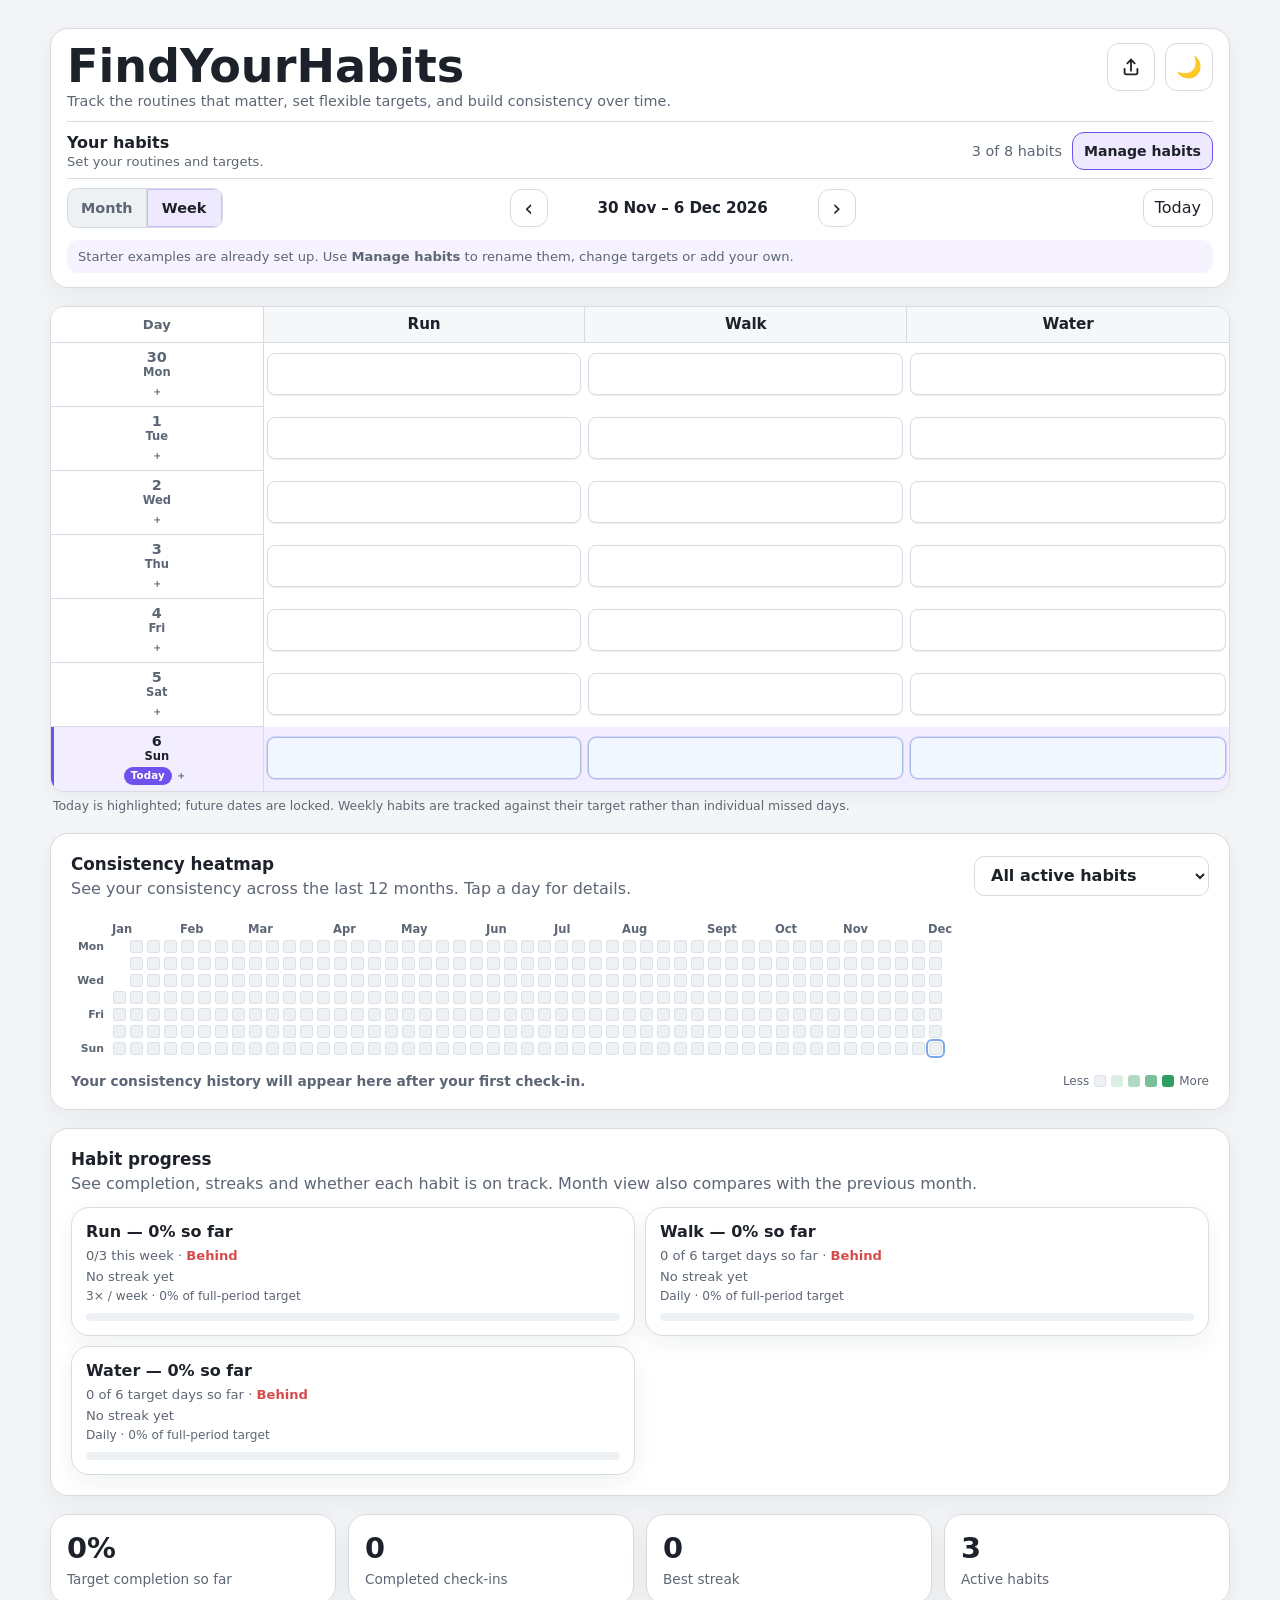
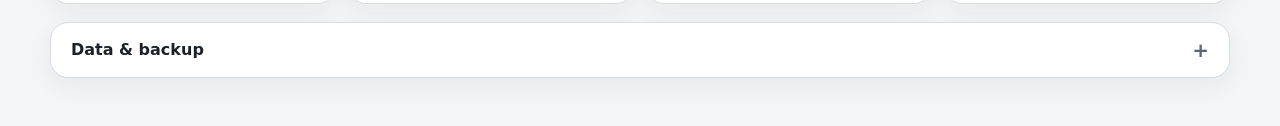
==== index.html @ 3c0ade18 "Fix iphone icon" ====
<!doctype html>
<html lang="en">
<head>
  <meta charset="utf-8" />
  <meta name="viewport" content="width=device-width, initial-scale=1" />
  <title>FindYourHabits — Habit & Routine Tracker</title>
  <meta name="description" content="Track habits and routines with flexible targets, streaks, progress views and a 12-month consistency heatmap. Works offline and keeps your data on your device." />

  <link rel="canonical" href="https://findyourhabits.com/" />
  <meta name="robots" content="index,follow" />
  <meta property="og:type" content="website" />
  <meta property="og:site_name" content="FindYourHabits" />
  <meta property="og:title" content="FindYourHabits — Habit & Routine Tracker" />
  <meta property="og:description" content="Track habits, flexible routines and long-term consistency in one simple grid." />
  <meta property="og:url" content="https://findyourhabits.com/" />
  <meta property="og:image" content="https://findyourhabits.com/social-card.png" />
  <meta property="og:image:width" content="1200" />
  <meta property="og:image:height" content="630" />
  <meta property="og:image:alt" content="FindYourHabits habit tracker with flexible targets and consistency heatmap" />
  <meta name="twitter:card" content="summary_large_image" />
  <meta name="twitter:title" content="FindYourHabits — Habit & Routine Tracker" />
  <meta name="twitter:description" content="Track habits, flexible routines and long-term consistency in one simple grid." />
  <meta name="twitter:image" content="https://findyourhabits.com/social-card.png" />
  <meta name="theme-color" content="#6f52ed" media="(prefers-color-scheme: light)" />
  <meta name="theme-color" content="#202329" media="(prefers-color-scheme: dark)" />
  <meta name="color-scheme" content="light dark" />
  <meta name="apple-mobile-web-app-capable" content="yes" />
  <meta name="apple-mobile-web-app-status-bar-style" content="default" />
  <meta name="apple-mobile-web-app-title" content="FindYourHabits" />
  <link rel="manifest" href="manifest.json" />
  <link rel="icon" type="image/svg+xml" href="icons/favicon.svg" />
  <link rel="icon" type="image/png" sizes="32x32" href="icons/favicon-32.png" />
  <link rel="apple-touch-icon" sizes="180x180" href="icons/apple-touch-icon.png" />
  <link rel="stylesheet" href="style.css" />
</head>
<body>
  <!-- FindYourHabits v1.9.0 -->
  <main class="app-shell">
    <section class="panel header-habits-panel top-dashboard-panel">
      <div class="header-panel compact-brand-row">
        <div class="brand-copy">
          <h1>FindYourHabits</h1>
          <p>Track the routines that matter, set flexible targets, and build consistency over time.</p>
        </div>
        <div class="header-actions">
          <button id="shareBtn" class="button secondary icon-button" type="button" aria-label="Share FindYourHabits" title="Share">
            <svg viewBox="0 0 24 24" aria-hidden="true" focusable="false">
              <path d="M12 16V4"></path>
              <path d="M8 8l4-4 4 4"></path>
              <path d="M5 14v4a2 2 0 0 0 2 2h10a2 2 0 0 0 2-2v-4"></path>
            </svg>
          </button>
          <button id="themeToggle" class="button secondary" type="button" aria-label="Switch to dark mode" title="Dark mode"></button>
        </div>
      </div>

      <div class="habits-divider"></div>

      <div class="dashboard-utility-row">
        <div class="habits-compact-block">
          <div class="habits-compact-copy">
            <h2>Your habits</h2>
            <p>Set your routines and targets.</p>
          </div>
          <div class="habit-heading-actions">
            <div id="habitCounter" class="counter"></div>
            <button id="editHabitsBtn" class="button primary compact-button" type="button" aria-expanded="false">Manage habits</button>
          </div>
        </div>

        <div class="tracker-controls-inline" aria-label="Tracker controls">
          <div class="view-toggle" aria-label="View toggle">
            <button id="monthViewBtn" type="button" class="active">Month</button>
            <button id="weekViewBtn" type="button">Week</button>
          </div>

          <div class="period-controls">
            <button id="prevBtn" class="button square" type="button" aria-label="Previous period">‹</button>
            <div id="periodTitle" class="period-title"></div>
            <button id="nextBtn" class="button square" type="button" aria-label="Next period">›</button>
          </div>

          <button id="todayBtn" class="button secondary today-inline" type="button">Today</button>
        </div>
      </div>

      <div id="starterHint" class="starter-hint" hidden>Starter examples are already set up. Use <strong>Manage habits</strong> to rename them, change targets or add your own.</div>

      <div id="habitEditorArea" class="habit-editor-area" hidden>
        <div id="habitEditorList" class="habit-editor-list"></div>

        <form id="habitForm" class="add-habit-form">
          <label class="sr-only" for="habitInput">New habit</label>
          <input id="habitInput" maxlength="22" placeholder="Add another habit, e.g. Read" />
          <button class="button primary" type="submit">＋ Add habit</button>
        </form>
        <div id="formMessage" class="form-message" aria-live="polite"></div>

        <div id="archivedHabitsArea" class="archived-habits-area" hidden>
          <div class="archived-heading-row">
            <div>
              <h3>Archived habits</h3>
              <p>Archived habits are removed from the tracker, but their previous check-ins are kept.</p>
            </div>
          </div>
          <div id="archivedHabitList" class="archived-habit-list"></div>
        </div>
      </div>
    </section>

    <section>
      <div class="tracker-wrap">
        <table aria-label="Routine tracker grid">
          <thead>
            <tr id="tableHead"></tr>
          </thead>
          <tbody id="tableBody"></tbody>
        </table>
      </div>
      <p class="helper-text">Today is highlighted; future dates are locked. Weekly habits are tracked against their target rather than individual missed days.</p>
    </section>

    <section class="panel heatmap-panel" aria-labelledby="heatmapTitle">
      <div class="heatmap-heading-row">
        <div>
          <h2 id="heatmapTitle">Consistency heatmap</h2>
          <p>See your consistency across the last 12 months. Tap a day for details.</p>
        </div>
        <label class="heatmap-filter-label">
          <span class="sr-only">Heatmap habit</span>
          <select id="heatmapHabitSelect" aria-label="Choose habit for heatmap"></select>
        </label>
      </div>

      <div class="heatmap-scroll" tabindex="0" aria-label="12 month consistency heatmap">
        <div id="heatmapGrid" class="heatmap-grid"></div>
      </div>

      <div id="heatmapDetail" class="heatmap-detail" hidden></div>

      <div class="heatmap-footer">
        <div id="heatmapSummary" class="heatmap-summary"></div>
        <div class="heatmap-legend" aria-label="Heatmap intensity legend">
          <span>Less</span>
          <i class="heat-level heat-level-0"></i>
          <i class="heat-level heat-level-1"></i>
          <i class="heat-level heat-level-2"></i>
          <i class="heat-level heat-level-3"></i>
          <i class="heat-level heat-level-4"></i>
          <span>More</span>
        </div>
      </div>
    </section>

    <section class="panel progress-panel">
      <h2>Habit progress</h2>
      <p>See completion, streaks and whether each habit is on track. Month view also compares with the previous month.</p>
      <div id="habitStats" class="habit-stat-list"></div>
    </section>

    <section class="summary-grid" aria-label="Visible period summary">
      <article class="panel summary-card">
        <div id="overallPct" class="summary-value">0%</div>
        <div class="summary-label">Target completion so far</div>
        <div id="overallComparison" class="summary-comparison" hidden></div>
      </article>
      <article class="panel summary-card">
        <div id="completedCount" class="summary-value">0</div>
        <div class="summary-label">Completed check-ins</div>
      </article>
      <article class="panel summary-card">
        <div id="bestStreak" class="summary-value">0</div>
        <div class="summary-label">Best streak</div>
      </article>
      <article class="panel summary-card">
        <div id="habitCount" class="summary-value">0</div>
        <div class="summary-label">Active habits</div>
      </article>
    </section>

    <details class="panel data-panel">
      <summary>Data &amp; backup</summary>
      <div class="data-panel-body">
        <div>
          <h2>Keep your tracker safe</h2>
          <p>Export a JSON backup before changing browser or device. JSON can be restored later; CSV is for analysis only.</p>
        </div>

        <div class="data-actions">
          <button id="exportBtn" class="button primary" type="button">Backup JSON</button>
          <button id="exportCsvBtn" class="button secondary" type="button">Export CSV</button>
          <button id="importBtn" class="button secondary" type="button">Import JSON</button>
          <input id="importFile" class="sr-only" type="file" accept="application/json,.json" />
        </div>

        <div class="data-divider"></div>

        <div class="reset-row">
          <div>
            <h3>Reset options</h3>
            <p>These actions cannot be undone unless you exported a backup first.</p>
          </div>
          <div class="data-actions">
            <button id="resetMonthBtn" class="button secondary" type="button">Clear current month</button>
            <button id="resetAllBtn" class="button danger-button" type="button">Reset all data</button>
          </div>
        </div>

        <div id="dataMessage" class="form-message" aria-live="polite"></div>
      </div>
    </details>
  </main>

  <script src="script.js"></script>
</body>
</html>
---- style.css ----
:root {
  --bg: #f4f5f7;
  --card: #ffffff;
  --border: #d7dbe2;
  --text: #1d2129;
  --muted: #5d6674;
  --soft: #eef1f4;
  --accent: #6f52ed;
  --accent-soft: #eee9ff;
  --done: #d8f2df;
  --done-text: #17462b;
  --danger: #b23a48;
  --progress-low: #d84a4a;
  --progress-mid: #d99a2b;
  --progress-high: #2f9e63;
  --today-bg: #edf4ff;
  --today-line: #7da8e8;
  --off-target: #f7f8fa;
  --shadow: 0 8px 24px rgba(20, 26, 35, 0.06);
}

body.dark {
  --bg: #15171b;
  --card: #202329;
  --border: #3a404b;
  --text: #f3f5f7;
  --muted: #b7bec8;
  --soft: #2b3038;
  --accent: #9a83ff;
  --accent-soft: #31294c;
  --done: #315e42;
  --done-text: #eefcf3;
  --danger: #ff8f9e;
  --progress-low: #ff6b6b;
  --progress-mid: #f2b84b;
  --progress-high: #57c785;
  --today-bg: #26364c;
  --today-line: #76a8ee;
  --off-target: #1b1e23;
  --shadow: none;
}

* { box-sizing: border-box; }
html { color-scheme: light; }
body.dark { color-scheme: dark; }

body {
  margin: 0;
  font-family: Inter, ui-sans-serif, system-ui, -apple-system, BlinkMacSystemFont, "Segoe UI", sans-serif;
  background: var(--bg);
  color: var(--text);
}

button, input, select { font: inherit; }
button { cursor: pointer; }

.app-shell {
  width: min(1180px, calc(100% - 28px));
  margin: 28px auto 48px;
  display: grid;
  gap: 18px;
}

.panel {
  background: var(--card);
  border: 1px solid var(--border);
  border-radius: 18px;
  box-shadow: var(--shadow);
}

.header-panel {
  display: flex;
  align-items: center;
  justify-content: space-between;
  gap: 16px;
  flex-wrap: wrap;
}

.header-habits-panel,
.progress-panel { padding: 20px; }

h1, h2, p { margin-top: 0; }
h1 { margin-bottom: 6px; font-size: clamp(3.2rem, 5vw, 4.6rem); }
h2 { margin-bottom: 5px; font-size: 1.05rem; }
p { margin-bottom: 0; color: var(--muted); }

.button,
.view-toggle button {
  min-height: 44px;
  border-radius: 12px;
  border: 1px solid var(--border);
  background: var(--card);
  color: var(--text);
  padding: 10px 15px;
}

.button.primary {
  border-color: var(--accent);
  background: var(--accent-soft);
  font-weight: 700;
}

.button.square {
  width: 46px;
  padding: 0;
  font-size: 1.7rem;
}

.header-habits-panel {
  display: grid;
  gap: 16px;
}

.header-habits-panel .header-panel {
  padding: 0;
}

.habits-divider {
  height: 1px;
  background: var(--border);
}

.habits-heading {
  align-items: flex-start;
}

.habit-heading-actions {
  display: flex;
  align-items: center;
  justify-content: flex-end;
  gap: 8px;
  flex-wrap: wrap;
}

.compact-button {
  min-height: 38px;
  padding: 7px 11px;
  font-size: .88rem;
}

.habit-editor-area {
  margin-top: 14px;
  padding-top: 14px;
  border-top: 1px solid var(--border);
}

.habit-editor-area[hidden] { display: none; }

.habit-editor-list {
  margin-top: 0;
  display: grid;
  grid-template-columns: repeat(2, minmax(0, 1fr));
  gap: 8px;
}

.habit-editor-row {
  display: grid;
  grid-template-columns: minmax(120px, 1fr) minmax(125px, 155px) auto auto auto;
  gap: 6px;
  align-items: center;
  min-width: 0;
  padding: 7px;
  border: 1px solid var(--border);
  border-radius: 14px;
  background: color-mix(in srgb, var(--soft) 38%, var(--card));
}

input,
select {
  min-height: 44px;
  width: 100%;
  border: 1px solid var(--border);
  border-radius: 12px;
  background: var(--card);
  color: var(--text);
  padding: 10px 12px;
}

input::placeholder { color: #8a93a1; opacity: 1; }

.icon-btn,

.icon-btn:disabled {
  cursor: not-allowed;
  opacity: .35;
}

.add-habit-form {
  margin-top: 14px;
  display: grid;
  grid-template-columns: minmax(0, 1fr) auto;
  gap: 10px;
  padding: 12px;
  border: 1px dashed var(--border);
  border-radius: 14px;
}

.counter,
.form-message,
.helper-text {
  color: var(--muted);
  font-size: 0.9rem;
}

.form-message { margin-top: 10px; min-height: 1.3em; }

.view-toggle {
  display: inline-flex;
  overflow: hidden;
  border: 1px solid var(--border);
  border-radius: 12px;
  background: var(--soft);
}

.view-toggle button {
  border: 0;
  border-radius: 0;
  min-width: 92px;
  background: transparent;
  color: var(--muted);
  font-weight: 700;
}

.view-toggle button + button { border-left: 1px solid var(--border); }
.view-toggle button.active { background: var(--card); color: var(--text); }

.period-controls {
  display: flex;
  align-items: center;
  gap: 10px;
}

.period-title {
  min-width: 220px;
  text-align: center;
  font-weight: 800;
  font-size: 1.15rem;
}

.summary-grid {
  display: grid;
  grid-template-columns: repeat(4, minmax(0, 1fr));
  gap: 12px;
}

.summary-card { padding: 16px; }
.summary-value { font-size: 1.8rem; font-weight: 800; }
.summary-label { margin-top: 6px; color: var(--muted); font-size: 0.85rem; }

.tracker-wrap {
  overflow-x: auto;
  background: var(--card);
  border: 1px solid var(--border);
  border-radius: 16px;
  box-shadow: var(--shadow);
}

table {
  width: 100%;
  min-width: max-content;
  border-collapse: separate;
  border-spacing: 0;
}

th, td {
  border-right: 1px solid var(--border);
  border-bottom: 1px solid var(--border);
  text-align: center;
}

th:last-child, td:last-child { border-right: 0; }
tbody tr:last-child td { border-bottom: 0; }

thead th {
  position: sticky;
  top: 0;
  z-index: 3;
  background: var(--card);
}

.day-col {
  position: sticky;
  left: 0;
  z-index: 4;
  min-width: 88px;
  width: 88px;
  background: var(--card);
}

tbody .day-col {
  z-index: 2;
  padding: 7px;
  font-weight: 700;
  color: var(--muted);
}

.today td {
  box-shadow: inset 0 2px 0 var(--today-line), inset 0 -2px 0 var(--today-line);
}

.today .day-col {
  color: var(--text);
  background: var(--today-bg);
}

.today-badge {
  display: inline-block;
  margin-top: 3px;
  padding: 2px 6px;
  border-radius: 999px;
  background: var(--accent-soft);
  color: var(--text);
  font-size: .63rem;
  font-weight: 800;
  letter-spacing: .01em;
}

.habit-head {
  min-width: 124px;
  padding: 10px 8px;
}

.habit-name { font-weight: 800; }

.habit-header-note {
  margin-top: 3px;
  font-size: .66rem;
  line-height: 1.2;
  color: var(--muted);
  font-weight: 650;
  white-space: nowrap;
}

.check-cell {
  min-width: 124px;
  height: 52px;
  padding: 0;
  background: var(--card);
}

.check-cell.off-target { background: var(--off-target); }
.check-cell.off-target .check-btn { opacity: .52; }

.check-cell.done {
  background: var(--done);
  color: var(--done-text);
}

.check-cell.done .check-btn { opacity: 1; }

.check-btn {
  width: 100%;
  height: 52px;
  border: 0;
  background: transparent;
  color: inherit;
  font-size: 1.4rem;
  font-weight: 900;
}

.helper-text { margin: 8px 4px 0; }

.habit-stat-list {
  margin-top: 14px;
  display: grid;
  grid-template-columns: repeat(2, minmax(0, 1fr));
  gap: 10px;
}

.habit-stat { padding: 14px; }
.habit-stat strong { display: block; margin-bottom: 5px; }
.habit-stat .small { color: var(--muted); font-size: 0.82rem; line-height: 1.45; }
.habit-target-label { color: var(--muted); font-size: .76rem; margin-top: 3px; }

.progress {
  height: 8px;
  margin-top: 10px;
  background: var(--soft);
  border-radius: 999px;
  overflow: hidden;
}

.progress > span {
  display: block;
  height: 100%;
  border-radius: inherit;
  transition: width 160ms ease;
}

.progress-low > span { background: var(--progress-low); }
.progress-mid > span { background: var(--progress-mid); }
.progress-high > span { background: var(--progress-high); }

.empty-note { color: var(--muted); }
.sr-only { position:absolute; width:1px; height:1px; padding:0; margin:-1px; overflow:hidden; clip:rect(0,0,0,0); white-space:nowrap; border:0; }

button:focus-visible,
input:focus-visible,
select:focus-visible {
  outline: 3px solid color-mix(in srgb, var(--accent) 42%, transparent);
  outline-offset: 2px;
}

@media (max-width: 980px) {

  .habit-editor-list { grid-template-columns: 1fr; }
  .habit-editor-row {
    grid-template-columns: minmax(0, 1fr) minmax(145px, 180px) auto auto auto;
  }
}

@media (max-width: 800px) {
  .summary-grid { grid-template-columns: repeat(2, minmax(0, 1fr)); }
  .habit-stat-list { grid-template-columns: 1fr; }
  .habit-editor-row {
    grid-template-columns: minmax(0, 1fr) auto auto auto;
  }
  .habit-editor-row select { grid-column: 1 / -1; grid-row: 2; }
}

@media (max-width: 640px) {
  .app-shell { width: min(100% - 18px, 1180px); margin-top: 12px; gap: 12px; }
  .header-panel,
  .habits-panel,
  .progress-panel { padding: 14px; }
  .add-habit-form { grid-template-columns: 1fr; }
  .period-controls { order: 3; width: 100%; justify-content: space-between; }
  .period-title { min-width: 0; flex: 1; }
  .button.secondary { width: auto; }
  .habit-head,
  .check-cell { min-width: 108px; }

  .habit-heading-actions { width: 100%; justify-content: flex-start; }
  .counter { margin-right: auto; }
  .habit-editor-row {
    grid-template-columns: minmax(0, 1fr) repeat(3, 44px);
  }
}

@media (max-width: 430px) {

  .compact-button { flex: 1 1 auto; }
}

/* v1.4: archive + month comparison */
.archive-btn {
  min-height: 44px;
  border: 1px solid var(--border);
  border-radius: 12px;
  background: var(--card);
  color: var(--muted);
  padding: 0 11px;
  font-weight: 700;
}

.archive-btn:hover { color: var(--text); }

.archived-habits-area {
  margin-top: 16px;
  padding-top: 14px;
  border-top: 1px solid var(--border);
}

.archived-habits-area[hidden] { display: none; }

.archived-heading-row h3 {
  margin: 0 0 4px;
  font-size: .95rem;
}

.archived-heading-row p {
  font-size: .82rem;
}

.archived-habit-list {
  margin-top: 10px;
  display: flex;
  flex-wrap: wrap;
  gap: 8px;
}

.archived-habit-item {
  display: inline-flex;
  align-items: center;
  gap: 8px;
  padding: 7px 8px 7px 10px;
  border: 1px solid var(--border);
  border-radius: 999px;
  background: color-mix(in srgb, var(--soft) 48%, var(--card));
}

.archived-habit-name {
  font-size: .82rem;
  font-weight: 700;
}

.restore-btn {
  min-height: 32px;
  border: 1px solid var(--border);
  border-radius: 999px;
  background: var(--card);
  color: var(--text);
  padding: 4px 9px;
  font-size: .76rem;
  font-weight: 700;
}

.summary-comparison {
  margin-top: 7px;
  font-size: .78rem;
  font-weight: 700;
  color: var(--muted);
}

.comparison-positive { color: var(--progress-high); }
.comparison-negative { color: var(--progress-low); }
.comparison-neutral { color: var(--muted); }

.habit-comparison {
  margin-top: 5px;
  font-size: .76rem;
  font-weight: 650;
}

@media (max-width: 800px) {
  .archive-btn {
    grid-column: 1 / -1;
    min-height: 38px;
  }
}

/* v1.5: backup, restore and reset */
.data-panel {
  overflow: hidden;
}

.data-panel > summary {
  min-height: 54px;
  display: flex;
  align-items: center;
  padding: 0 20px;
  cursor: pointer;
  font-weight: 800;
  list-style: none;
  user-select: none;
}

.data-panel > summary::-webkit-details-marker { display: none; }

.data-panel > summary::after {
  content: '+';
  margin-left: auto;
  color: var(--muted);
  font-size: 1.25rem;
  font-weight: 600;
}

.data-panel[open] > summary::after { content: '−'; }
.data-panel[open] > summary { border-bottom: 1px solid var(--border); }

.data-panel-body {
  padding: 18px 20px 20px;
}

.data-panel-body h2,
.data-panel-body h3 {
  margin: 0 0 4px;
}

.data-panel-body h3 { font-size: .95rem; }

.data-actions {
  display: flex;
  flex-wrap: wrap;
  gap: 8px;
  margin-top: 14px;
}

.data-divider {
  height: 1px;
  background: var(--border);
  margin: 18px 0;
}

.reset-row {
  display: flex;
  align-items: flex-start;
  justify-content: space-between;
  gap: 18px;
  flex-wrap: wrap;
}

.reset-row .data-actions { margin-top: 0; }

.danger-button {
  color: var(--danger);
  border-color: color-mix(in srgb, var(--danger) 45%, var(--border));
  background: color-mix(in srgb, var(--danger) 8%, var(--card));
  font-weight: 700;
}

@media (max-width: 640px) {
  .data-panel > summary { padding: 0 14px; }
  .data-panel-body { padding: 14px; }
  .data-actions { width: 100%; }
  .data-actions .button { flex: 1 1 auto; }
}

@media (display-mode: standalone) {
  .app-shell {
    margin-top: max(14px, env(safe-area-inset-top));
    padding-bottom: max(0px, env(safe-area-inset-bottom));
  }
}

.view-toggle {
  border-radius: 10px;
}

.view-toggle button {
  min-width: 78px;
  min-height: 38px;
  padding: 7px 13px;
  font-size: .9rem;
}

.view-toggle button.active {
  background: var(--accent-soft);
  color: var(--text);
  box-shadow: inset 0 0 0 1px color-mix(in srgb, var(--accent) 30%, transparent);
}

.period-controls { gap: 7px; }

.period-title {
  min-width: 205px;
  font-size: 1.08rem;
  letter-spacing: -.01em;
}

.tracker-wrap {
  border-radius: 14px;
  box-shadow: 0 5px 18px rgba(20, 26, 35, 0.05);
}

body.dark .tracker-wrap { box-shadow: none; }

thead th {
  background: color-mix(in srgb, var(--soft) 60%, var(--card));
}

.day-col {
  min-width: 78px;
  width: 78px;
}

thead .day-col {
  color: var(--muted);
  font-size: .82rem;
  letter-spacing: .01em;
}

tbody .day-col {
  padding: 6px 7px;
  font-size: .9rem;
}

.habit-head {
  min-width: 118px;
  padding: 8px 8px 9px;
}

.habit-name {
  font-size: .93rem;
  letter-spacing: -.005em;
}

.habit-header-note {
  margin-top: 2px;
  font-size: .62rem;
}

.check-cell {
  min-width: 118px;
  height: 48px;
}

.check-btn {
  height: 48px;
  font-size: 1.32rem;
  transition: background-color 120ms ease, transform 90ms ease;
}

.check-btn:active { transform: scale(.985); }

.check-cell:not(.done) .check-btn:hover {
  background: color-mix(in srgb, var(--soft) 55%, transparent);
}

.check-cell.done {
  box-shadow: inset 0 0 0 1px color-mix(in srgb, var(--done-text) 12%, transparent);
}

.today td {
  box-shadow: inset 0 1px 0 var(--today-line), inset 0 -1px 0 var(--today-line);
}

.today .day-col {
  box-shadow: inset 3px 0 0 var(--today-line), inset 0 1px 0 var(--today-line), inset 0 -1px 0 var(--today-line);
}

.today-badge {
  margin-top: 2px;
  padding: 1px 5px;
  font-size: .6rem;
}

.helper-text {
  margin: 6px 3px 0;
  font-size: .78rem;
  line-height: 1.35;
}

@media (max-width: 640px) {
  .view-toggle { align-self: flex-start; }
  .view-toggle button { min-width: 72px; min-height: 36px; }

  .period-controls {
    order: 3;
    width: 100%;
    justify-content: center;
    padding-top: 1px;
  }

  .period-title { min-width: 0; max-width: 235px; flex: 1; }

  .habit-head,
  .check-cell { min-width: 104px; }

  .day-col { min-width: 70px; width: 70px; }
  .check-cell,
  .check-btn { height: 46px; }
}

@media (hover: none) {
  .check-cell:not(.done) .check-btn:hover { background: transparent; }
}

/* v1.6.6 trust + clarity pass */

.habit-head,
.check-cell {
  width: 118px;
  min-width: 118px;
  max-width: 118px;
}

.habit-head {
  vertical-align: middle;
}

.habit-head .habit-name {
  font-size: .95rem;
  line-height: 1.2;
}

.check-cell.future {
  background: color-mix(in srgb, var(--soft) 78%, var(--card));
}

.check-cell.future .check-btn {
  cursor: not-allowed;
  opacity: .28;
}

.future-row .day-col {
  color: color-mix(in srgb, var(--muted) 70%, transparent);
  background: color-mix(in srgb, var(--soft) 62%, var(--card));
}

.check-cell.missed:not(.off-target) {
  background: color-mix(in srgb, var(--danger) 5%, var(--card));
}

.check-cell.missed:not(.off-target) .check-btn::after {
  content: '';
  width: 5px;
  height: 5px;
  border-radius: 50%;
  background: color-mix(in srgb, var(--danger) 45%, transparent);
  display: inline-block;
}

.today .check-cell:not(.done):not(.off-target) {
  background: color-mix(in srgb, var(--today-bg) 70%, var(--card));
}

.pace-label {
  font-weight: 800;
}

.pace-label.progress-high { color: var(--progress-high); }
.pace-label.progress-mid { color: var(--progress-mid); }
.pace-label.progress-low { color: var(--progress-low); }
.pace-label.progress-neutral { color: var(--muted); }

.progress.progress-neutral > span {
  background: var(--muted);
}

.streak-line {
  margin-top: 2px;
}

@media (max-width: 640px) {
  .habit-head,
  .check-cell {
    width: 104px;
    min-width: 104px;
    max-width: 104px;
  }
}

.tracker-wrap {
  -webkit-overflow-scrolling: touch;
  overscroll-behavior-x: contain;
}

@media (max-width: 640px) {
  .tracker-wrap {
    border-radius: 13px;
  }

  .habit-head,
  .check-cell {
    width: 78px;
    min-width: 78px;
    max-width: 78px;
  }

  .habit-head {
    padding: 7px 4px;
  }

  .habit-head .habit-name {
    font-size: .8rem;
    line-height: 1.1;
    overflow-wrap: anywhere;
  }

  .habit-header-note {
    font-size: .56rem;
    white-space: normal;
  }

  .day-col {
    width: 64px;
    min-width: 64px;
    max-width: 64px;
  }

  tbody .day-col {
    padding: 4px 3px;
    font-size: .78rem;
  }

  .check-cell,
  .check-btn {
    height: 40px;
  }

  .check-btn {
    font-size: 1.2rem;
  }

  .today-badge {
    padding: 1px 4px;
    font-size: .52rem;
  }
}

@media (max-width: 640px) {
  .header-panel {
    position: static;
    display: flex;
    flex-direction: column;
    align-items: flex-start;
    gap: 10px;
    padding-right: 0 !important;
  }

  .header-actions {
    position: static;
    display: flex;
    align-items: center;
    justify-content: flex-start;
    gap: 8px;
  }

  .icon-button {
    width: 40px;
    min-width: 40px;
    min-height: 40px;
  }

  .icon-button svg {
    width: 18px;
    height: 18px;
  }

  #themeToggle {
    position: static;
    width: 40px;
    min-width: 40px;
    min-height: 40px;
    padding: 0;
    overflow: hidden;
    white-space: nowrap;
    font-size: 0;
    display: inline-flex;
    align-items: center;
    justify-content: center;
  }

  #themeToggle::before {
    content: '🌙';
    font-size: 1.2rem;
    line-height: 1;
  }

  body.dark #themeToggle::before {
    content: '☀️';
  }
}

.heatmap-panel {
  padding: 20px;
  overflow: hidden;
}

.heatmap-heading-row,
.heatmap-footer {
  display: flex;
  align-items: center;
  justify-content: space-between;
  gap: 16px;
  flex-wrap: wrap;
}

.heatmap-heading-row {
  margin-bottom: 16px;
}

.heatmap-heading-row select {
  min-width: 235px;
  min-height: 40px;
  padding: 7px 34px 7px 12px;
  border: 1px solid var(--border);
  border-radius: 10px;
  background: var(--card);
  color: var(--text);
  font-weight: 650;
}

.heatmap-scroll {
  overflow-x: auto;
  -webkit-overflow-scrolling: touch;
  overscroll-behavior-x: contain;
  padding: 2px 2px 8px;
}

.heatmap-grid {
  --heat-cell: 13px;
  display: grid;
  grid-template-columns: 36px repeat(var(--heatmap-weeks), var(--heat-cell));
  grid-template-rows: 20px repeat(7, var(--heat-cell));
  gap: 4px;
  width: max-content;
  min-width: 100%;
  align-items: center;
}

.heatmap-month {
  align-self: end;
  color: var(--muted);
  font-size: .72rem;
  font-weight: 750;
  white-space: nowrap;
  transform: translateX(-1px);
}

.heatmap-weekday {
  color: var(--muted);
  font-size: .68rem;
  font-weight: 700;
  text-align: right;
  padding-right: 5px;
  line-height: var(--heat-cell);
}

.heatmap-cell,
.heat-level {
  width: var(--heat-cell, 13px);
  height: var(--heat-cell, 13px);
  border-radius: 3px;
  border: 1px solid color-mix(in srgb, var(--border) 72%, transparent);
}

.heatmap-cell {
  padding: 0;
  min-height: 0;
  background: var(--soft);
  cursor: pointer;
}

.heatmap-cell:hover:not(:disabled) {
  outline: 2px solid color-mix(in srgb, var(--accent) 50%, transparent);
  outline-offset: 1px;
}

.heatmap-cell:focus-visible {
  outline: 2px solid var(--accent);
  outline-offset: 2px;
  z-index: 2;
}

.heatmap-cell.heatmap-outside {
  border-color: transparent;
  background: transparent;
  cursor: default;
}

.heat-level-0 { background: var(--soft); }
.heat-level-1 { background: color-mix(in srgb, var(--progress-high) 18%, var(--card)); border-color: transparent; }
.heat-level-2 { background: color-mix(in srgb, var(--progress-high) 38%, var(--card)); border-color: transparent; }
.heat-level-3 { background: color-mix(in srgb, var(--progress-high) 64%, var(--card)); border-color: transparent; }
.heat-level-4 { background: var(--progress-high); border-color: transparent; }

.heatmap-today {
  outline: 2px solid var(--today-line);
  outline-offset: 1px;
}

.heatmap-footer {
  margin-top: 10px;
}

.heatmap-summary {
  color: var(--muted);
  font-size: .86rem;
  font-weight: 550;
}

.heatmap-legend {
  display: inline-flex;
  align-items: center;
  gap: 5px;
  color: var(--muted);
  font-size: .75rem;
  white-space: nowrap;
}

.heatmap-legend .heat-level {
  --heat-cell: 12px;
  display: inline-block;
}

@media (max-width: 640px) {
  .heatmap-panel { padding: 16px 14px; }
  .heatmap-heading-row { align-items: stretch; margin-bottom: 12px; }
  .heatmap-filter-label { width: 100%; }
  .heatmap-heading-row select { width: 100%; min-width: 0; }
  .heatmap-grid { --heat-cell: 12px; gap: 3px; }
  .heatmap-footer { align-items: flex-start; }
  .heatmap-summary { width: 100%; }
}

/* Keep the table structure for alignment, but inset each interactive cell so
   the check-ins read as individual keys rather than one continuous grid. */
tbody .check-cell {
  padding: 3px;
  background: transparent !important;
  border-right-color: transparent;
  border-bottom-color: transparent;
  box-shadow: none !important;
}

.check-cell .check-btn {
  height: 42px;
  border: 1px solid var(--border);
  border-radius: 8px;
  background: var(--card);
  color: var(--text);
  box-shadow: 0 1px 1px color-mix(in srgb, #000 7%, transparent);
}

body.dark .check-cell .check-btn {
  box-shadow: inset 0 1px 0 color-mix(in srgb, #fff 4%, transparent);
}

.check-cell.done .check-btn {
  background: var(--done);
  color: var(--done-text);
  border-color: color-mix(in srgb, var(--done-text) 16%, var(--done));
}

.check-cell.off-target .check-btn {
  background: var(--off-target);
}

.check-cell.future .check-btn {
  background: color-mix(in srgb, var(--soft) 78%, var(--card));
  border-color: color-mix(in srgb, var(--border) 65%, transparent);
}

.check-cell.missed:not(.off-target) .check-btn {
  background: color-mix(in srgb, var(--danger) 5%, var(--card));
  border-color: color-mix(in srgb, var(--danger) 12%, var(--border));
}

.today .check-cell:not(.done):not(.off-target) .check-btn {
  background: color-mix(in srgb, var(--today-bg) 72%, var(--card));
  border-color: color-mix(in srgb, var(--today-line) 55%, var(--border));
}

.check-cell:not(.done) .check-btn:hover {
  background: color-mix(in srgb, var(--soft) 60%, var(--card));
}

/* Preserve the highlighted Today row without drawing a continuous line
   through the chiclet gaps. */
.today .check-cell {
  box-shadow: none !important;
}

@media (max-width: 640px) {
  tbody .check-cell {
    padding: 2px;
  }

  .check-cell .check-btn {
    height: 36px;
    border-radius: 7px;
  }
}

@media (max-width: 640px) {
  .habit-editor-area {
    margin-top: 10px;
    padding-top: 10px;
  }

  .habit-editor-list {
    gap: 7px;
  }

  .habit-editor-row {
    grid-template-columns: minmax(0, 1fr) minmax(104px, 118px) 40px 40px 72px;
    gap: 5px;
    padding: 6px;
    border-radius: 12px;
  }

  .habit-editor-row input,
  .habit-editor-row select,
  .habit-editor-row .icon-btn,
  .habit-editor-row .archive-btn {
    min-height: 40px;
    height: 40px;
  }

  .habit-editor-row input,
  .habit-editor-row select {
    padding: 7px 9px;
  }

  .habit-editor-row select {
    grid-column: auto;
    grid-row: auto;
    font-size: .88rem;
  }

  .habit-editor-row .icon-btn {
    min-width: 40px;
    width: 40px;
    padding: 0;
  }

  .habit-editor-row .archive-btn {
    grid-column: auto;
    min-width: 0;
    padding: 0 7px;
    font-size: .78rem;
  }
}

@media (max-width: 430px) {
  .habit-editor-row {
    grid-template-columns: minmax(0, 1fr) 40px 40px;
    grid-template-rows: 40px 40px;
    gap: 5px;
  }

  .habit-editor-row input {
    grid-column: 1;
    grid-row: 1;
  }

  .habit-editor-row .icon-btn:nth-of-type(1) {
    grid-column: 2;
    grid-row: 1;
  }

  .habit-editor-row .icon-btn:nth-of-type(2) {
    grid-column: 3;
    grid-row: 1;
  }

  .habit-editor-row select {
    grid-column: 1 / 3;
    grid-row: 2;
  }

  .habit-editor-row .archive-btn {
    grid-column: 3;
    grid-row: 2;
    font-size: 0;
    padding: 0;
  }

  .habit-editor-row .archive-btn::before {
    content: "Archive";
    font-size: .68rem;
  }

  .add-habit-form {
    margin-top: 10px;
    padding: 8px;
    gap: 7px;
  }
}

.starter-hint {
  margin-top: 2px;
  padding: 9px 11px;
  border-radius: 11px;
  background: color-mix(in srgb, var(--accent-soft) 55%, var(--card));
  color: var(--muted);
  font-size: .82rem;
}

.day-note-btn {
  display: inline-flex;
  align-items: center;
  justify-content: center;
  width: 18px;
  height: 18px;
  min-height: 0;
  margin: 3px auto 0;
  padding: 0;
  border: 0;
  border-radius: 50%;
  background: transparent;
  color: var(--muted);
  font-size: .65rem;
  line-height: 1;
}

.day-note-btn.has-note {
  color: var(--accent);
}

.heatmap-detail {
  margin: 4px 0 12px;
  padding: 10px 12px;
  border: 1px solid var(--border);
  border-radius: 12px;
  background: color-mix(in srgb, var(--soft) 52%, var(--card));
  display: flex;
  align-items: center;
  justify-content: space-between;
  gap: 12px;
}

.heatmap-detail[hidden] { display: none; }

.heatmap-detail-copy {
  min-width: 0;
  display: grid;
  gap: 2px;
}

.heatmap-detail-copy strong { font-size: .86rem; }
.heatmap-detail-copy span { color: var(--muted); font-size: .78rem; }

.heatmap-detail-actions {
  display: flex;
  gap: 6px;
  flex: 0 0 auto;
}

.archived-habit-item {
  border-radius: 12px;
}

.archived-habit-history {
  color: var(--muted);
  font-size: .72rem;
}

/* Keep habit names visible while vertically scrolling the tracker on mobile. */
@media (max-width: 640px) {
  .tracker-wrap thead th {
    position: sticky;
    top: 0;
    z-index: 7;
  }

  .tracker-wrap thead .day-col {
    left: 0;
    z-index: 9;
  }

  .heatmap-detail {
    align-items: stretch;
    flex-direction: column;
  }

  .heatmap-detail-actions .button {
    flex: 1;
  }
}

.tracker-wrap tbody tr.today-row .day-col {
  background: color-mix(in srgb, var(--accent-soft) 76%, var(--card));
  color: var(--text);
  box-shadow: inset 3px 0 0 var(--accent);
}

.tracker-wrap tbody tr.today-row .check-cell {
  background: color-mix(in srgb, var(--accent-soft) 76%, var(--card));
}

.tracker-wrap tbody tr.today-row .check-cell.done,
.tracker-wrap tbody tr.today-row .check-cell.future,
.tracker-wrap tbody tr.today-row .check-cell.missed:not(.off-target),
.tracker-wrap tbody tr.today-row .check-cell.off-target {
  background: color-mix(in srgb, var(--accent-soft) 76%, var(--card));
}

.tracker-wrap tbody tr.today-row .check-btn {
  border-color: color-mix(in srgb, var(--accent) 55%, var(--border));
  box-shadow: 0 0 0 1px color-mix(in srgb, var(--accent) 18%, transparent);
}

.tracker-wrap tbody tr.today-row .check-cell.done .check-btn {
  border-color: color-mix(in srgb, var(--done-text) 38%, var(--border));
  box-shadow: 0 0 0 1px color-mix(in srgb, var(--done-text) 14%, transparent);
}

.today-badge {
  display: inline-flex;
  margin-top: 4px;
  padding: 2px 7px;
  border-radius: 999px;
  background: var(--accent);
  color: #fff;
  font-size: .64rem;
  font-weight: 800;
  letter-spacing: .02em;
  line-height: 1.35;
}

@media (max-width: 640px) {
  .tracker-wrap tbody tr.today-row .day-col {
    box-shadow: inset 3px 0 0 var(--accent);
  }

  .today-badge {
    padding: 2px 6px;
    font-size: .6rem;
  }
}

.tracker-wrap tbody tr.today-row td,
.tracker-wrap tbody tr.today-row th {
  border-top-color: color-mix(in srgb, var(--accent) 22%, var(--border));
  border-bottom-color: color-mix(in srgb, var(--accent) 22%, var(--border));
}

.tracker-wrap tbody tr.today-row {
  background: color-mix(in srgb, var(--accent-soft) 76%, var(--card));
}

.tracker-wrap tbody tr.today-row td:not(.day-col),
.tracker-wrap tbody tr.today-row th:not(.day-col) {
  background: color-mix(in srgb, var(--accent-soft) 76%, var(--card));
}

/* v1.7.1: responsive containment
   Keep wide tracker/heatmap content inside their own horizontal scrollers
   instead of allowing them to widen the whole page. */
html,
body {
  width: 100%;
  max-width: 100%;
  overflow-x: hidden;
}

.app-shell {
  min-width: 0;
  max-width: 100%;
}

.app-shell > *,
.app-shell > section,
.panel,
.header-habits-panel,
.progress-panel,
.summary-grid,
.data-panel {
  min-width: 0;
  max-width: 100%;
}

.tracker-wrap,
.heatmap-scroll {
  width: 100%;
  max-width: 100%;
  min-width: 0;
  overflow-x: auto;
  overflow-y: hidden;
  -webkit-overflow-scrolling: touch;
  overscroll-behavior-inline: contain;
  scrollbar-width: thin;
}

.tracker-wrap table {
  width: max-content;
  min-width: 100%;
}

.heatmap-panel,
.heatmap-heading-row,
.heatmap-footer,
.heatmap-detail,
.heatmap-detail-copy {
  min-width: 0;
  max-width: 100%;
}

.heatmap-summary,
.progress-panel p,
.helper-text,
.header-panel p,
.habits-heading p {
  overflow-wrap: anywhere;
}

@media (max-width: 640px) {
  .app-shell {
    width: calc(100% - 16px);
    margin-left: auto;
    margin-right: auto;
  }

  .tracker-wrap {
    /* 7–8 habits intentionally scroll within the grid; the page itself does not. */
    touch-action: pan-x pan-y;
  }

  .heatmap-scroll {
    touch-action: pan-x pan-y;
  }

  .header-habits-panel,
  .heatmap-panel,
  .progress-panel,
  .data-panel {
    width: 100%;
  }

  .period-controls {
    min-width: 0;
  }

  .period-title {
    overflow-wrap: anywhere;
  }
}

/* Dashboard: brand, habit management and tracker navigation */
.top-dashboard-panel {
  gap: 10px;
  padding: 14px 16px;
}

.compact-brand-row {
  align-items: flex-start;
}

.header-actions {
  display: flex;
  align-items: center;
  gap: 10px;
}

.icon-button {
  width: 48px;
  min-width: 48px;
  min-height: 48px;
  padding: 0;
  display: inline-flex;
  align-items: center;
  justify-content: center;
}

.icon-button svg {
  width: 22px;
  height: 22px;
  fill: none;
  stroke: currentColor;
  stroke-width: 2;
  stroke-linecap: round;
  stroke-linejoin: round;
}

#shareBtn.is-success {
  border-color: var(--accent);
  color: var(--accent);
}


.compact-brand-row h1 {
  margin-bottom: 3px;
  font-size: clamp(2.25rem, 3.6vw, 3.25rem);
  line-height: 1;
}

.compact-brand-row .brand-copy {
  min-width: 0;
  flex: 1 1 520px;
}

.compact-brand-row .brand-copy p {
  max-width: 820px;
  font-size: .9rem;
  line-height: 1.3;
}

.dashboard-utility-row {
  display: grid;
  grid-template-columns: minmax(0, 1fr);
  gap: 8px;
  align-items: center;
}

.habits-compact-block {
  min-width: 0;
  display: flex;
  align-items: center;
  justify-content: space-between;
  gap: 10px;
}

.habits-compact-copy {
  min-width: 0;
}

.habits-compact-copy h2 {
  margin: 0 0 2px;
  font-size: 1rem;
}

.habits-compact-copy p {
  font-size: .82rem;
  white-space: nowrap;
}

.habit-heading-actions {
  flex-wrap: nowrap;
  gap: 10px;
}

#editHabitsBtn {
  min-width: 124px;
}

.tracker-controls-inline {
  min-width: 0;
  display: grid;
  grid-template-columns: auto minmax(260px, 1fr) auto;
  align-items: center;
  gap: 10px;
  padding-top: 9px;
  border-top: 1px solid var(--border);
}

.tracker-controls-inline .period-controls {
  min-width: 0;
  justify-content: center;
}

.tracker-controls-inline .period-title {
  min-width: 0;
  width: clamp(190px, 20vw, 280px);
  font-size: .95rem;
  font-weight: 800;
}

.tracker-controls-inline .view-toggle button {
  min-width: 76px;
}

.tracker-controls-inline .button.square {
  width: 38px;
  min-height: 38px;
  font-size: 1.4rem;
}

.tracker-controls-inline .today-inline {
  min-height: 38px;
  padding: 7px 11px;
}

@media (max-width: 640px) {
  .top-dashboard-panel {
    padding: 10px 12px;
    gap: 8px;
  }

  .compact-brand-row {
    min-height: 42px;
    display: flex;
    align-items: flex-start;
    padding-right: 0 !important;
  }

  .compact-brand-row h1 {
    margin: 0;
    font-size: clamp(1.72rem, 8vw, 2.2rem);
    line-height: 1.02;
  }

  .compact-brand-row .brand-copy p {
    display: none;
  }

  #themeToggle {
    width: 40px;
    min-width: 40px;
    min-height: 40px;
  }

  .habits-divider {
    margin: 0;
  }

  .habits-compact-block {
    display: grid;
    grid-template-columns: minmax(0, 1fr) auto;
    gap: 8px;
  }

  .habits-compact-copy {
    display: flex;
    align-items: baseline;
    gap: 8px;
  }

  .habits-compact-copy h2 {
    margin: 0;
    font-size: .92rem;
  }

  .habits-compact-copy p {
    display: none;
  }

  .habit-heading-actions {
    width: auto;
    display: flex;
    align-items: center;
    gap: 7px;
  }

  .counter {
    margin: 0;
    font-size: .76rem;
    white-space: nowrap;
  }

  #editHabitsBtn {
    min-width: 0;
    min-height: 36px;
    padding: 6px 9px;
    font-size: .78rem;
  }

  .tracker-controls-inline {
    grid-template-columns: auto minmax(0, 1fr) auto;
    grid-template-areas: "toggle period today";
    gap: 7px;
    padding-top: 8px;
  }

  .tracker-controls-inline .view-toggle {
    grid-area: toggle;
    justify-self: start;
  }

  .tracker-controls-inline .period-controls {
    grid-area: period;
    width: 100%;
    justify-content: center;
    gap: 5px;
  }

  .tracker-controls-inline .today-inline {
    grid-area: today;
    min-height: 36px;
    padding: 6px 9px;
    font-size: .78rem;
  }

  .tracker-controls-inline .view-toggle button {
    min-width: 54px;
    min-height: 36px;
    padding: 6px 9px;
    font-size: .78rem;
  }

  .tracker-controls-inline .button.square {
    width: 34px;
    min-height: 34px;
    font-size: 1.25rem;
  }

  .tracker-controls-inline .period-title {
    width: auto;
    max-width: 150px;
    font-size: .82rem;
    line-height: 1.15;
    white-space: nowrap;
  }
}

@media (max-width: 470px) {
  .tracker-controls-inline {
    grid-template-columns: 1fr auto;
    grid-template-areas:
      "toggle today"
      "period period";
    row-gap: 6px;
  }

  .tracker-controls-inline .period-controls {
    justify-content: space-between;
  }

  .tracker-controls-inline .period-title {
    max-width: none;
    text-align: center;
  }

  .habits-compact-copy h2 {
    display: none;
  }
}


/* v1.8.6: repair compact mobile header layout */
@media (max-width: 640px) {
  .header-panel.compact-brand-row {
    display: grid !important;
    grid-template-columns: minmax(0, 1fr) auto;
    align-items: center;
    column-gap: 10px;
    row-gap: 0;
    min-height: 0;
    padding-right: 0 !important;
  }

  .compact-brand-row .brand-copy {
    flex: none;
    width: auto;
    min-width: 0;
  }

  .compact-brand-row .brand-copy p {
    display: none;
  }

  .compact-brand-row h1 {
    margin: 0;
    font-size: clamp(1.62rem, 7vw, 2rem);
    line-height: 1;
    white-space: nowrap;
  }

  .header-actions {
    position: static;
    display: flex;
    align-items: center;
    justify-content: flex-end;
    gap: 6px;
    margin: 0;
  }

  .header-actions .icon-button,
  .header-actions #themeToggle {
    width: 38px;
    min-width: 38px;
    height: 38px;
    min-height: 38px;
    padding: 0;
  }

  .header-actions .icon-button svg {
    width: 17px;
    height: 17px;
  }
}

@media (max-width: 400px) {
  .compact-brand-row h1 {
    font-size: 1.48rem;
  }

  .header-actions .icon-button,
  .header-actions #themeToggle {
    width: 36px;
    min-width: 36px;
    height: 36px;
    min-height: 36px;
  }
}


/* v1.8.7: keep theme toggle icon-only at all viewport sizes */
#themeToggle {
  width: 48px;
  min-width: 48px;
  height: 48px;
  min-height: 48px;
  padding: 0;
  overflow: hidden;
  white-space: nowrap;
  font-size: 0;
  line-height: 1;
  display: inline-flex;
  align-items: center;
  justify-content: center;
}

#themeToggle::before {
  content: '🌙';
  font-size: 1.3rem;
  line-height: 1;
}

body.dark #themeToggle::before {
  content: '☀️';
}

@media (max-width: 640px) {
  #themeToggle {
    width: 38px;
    min-width: 38px;
    height: 38px;
    min-height: 38px;
  }

  #themeToggle::before {
    font-size: 1.05rem;
  }
}

@media (max-width: 400px) {
  #themeToggle {
    width: 36px;
    min-width: 36px;
    height: 36px;
    min-height: 36px;
  }
}
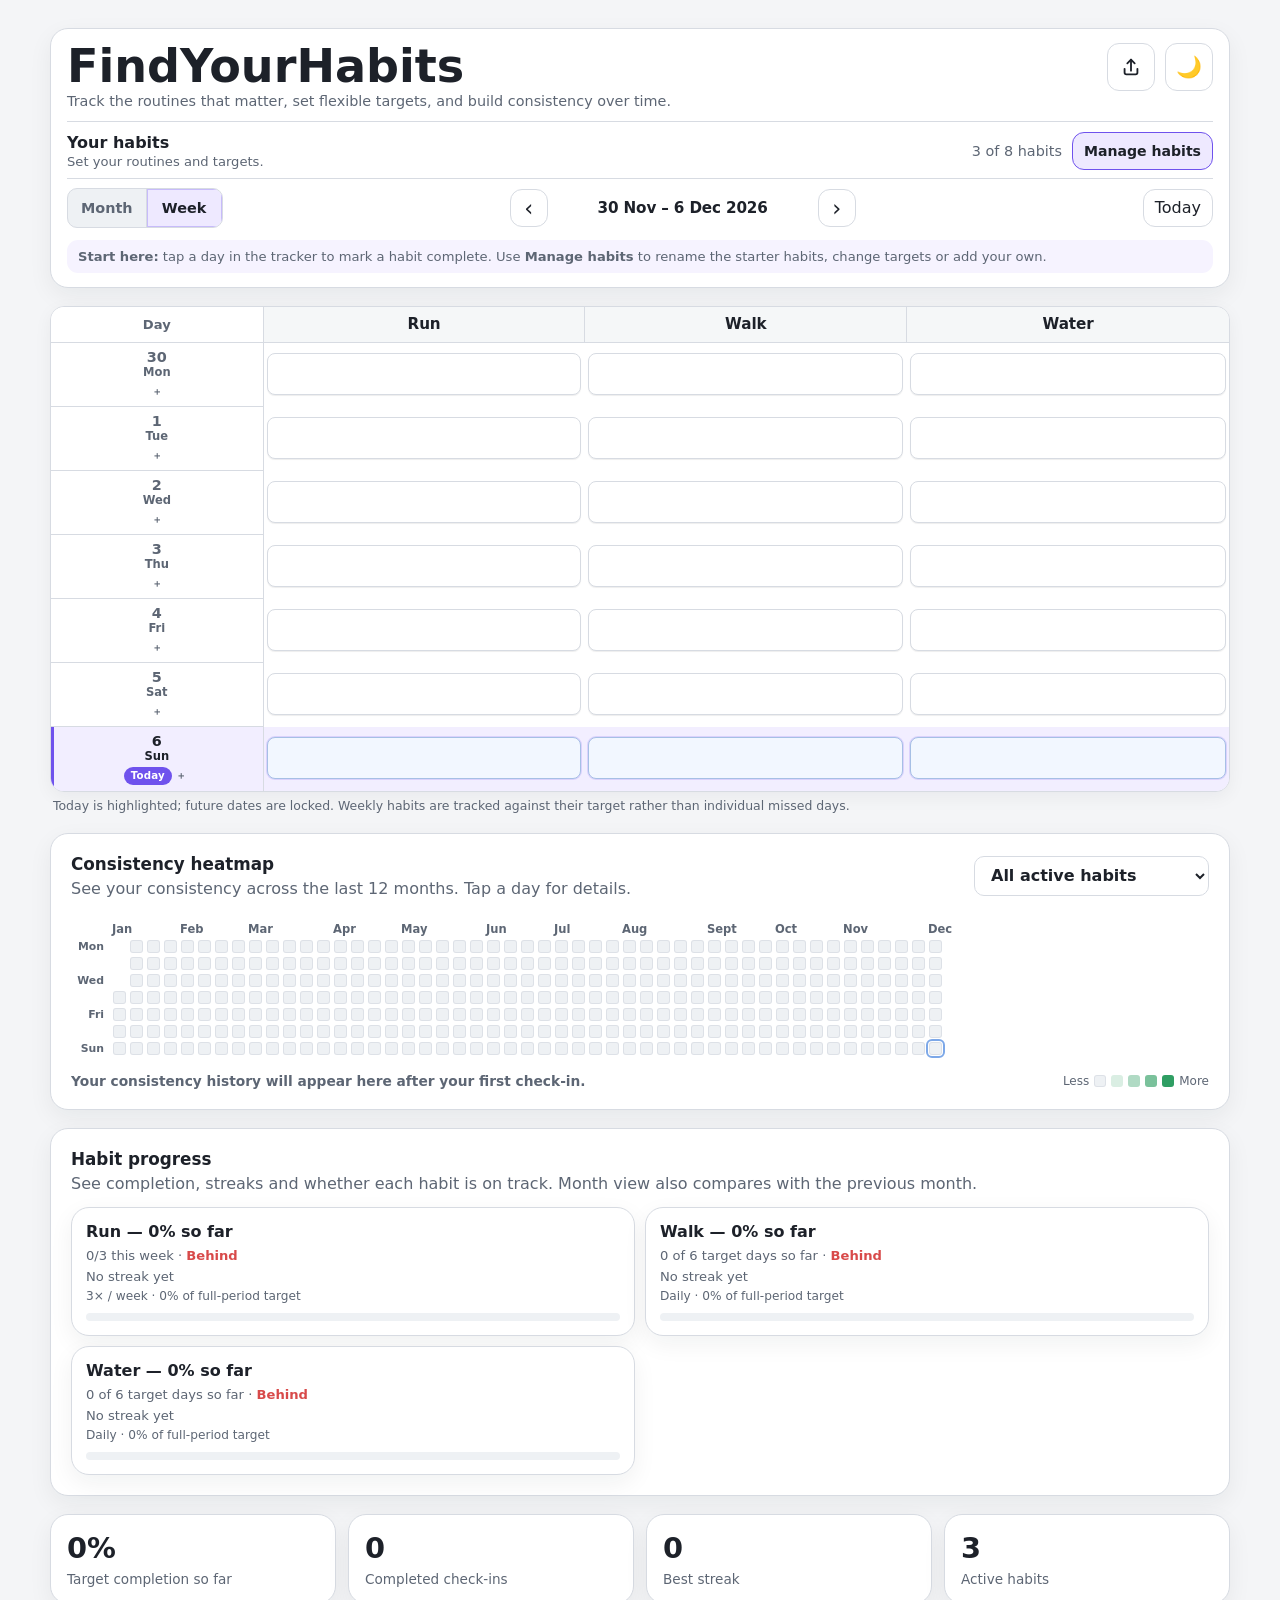
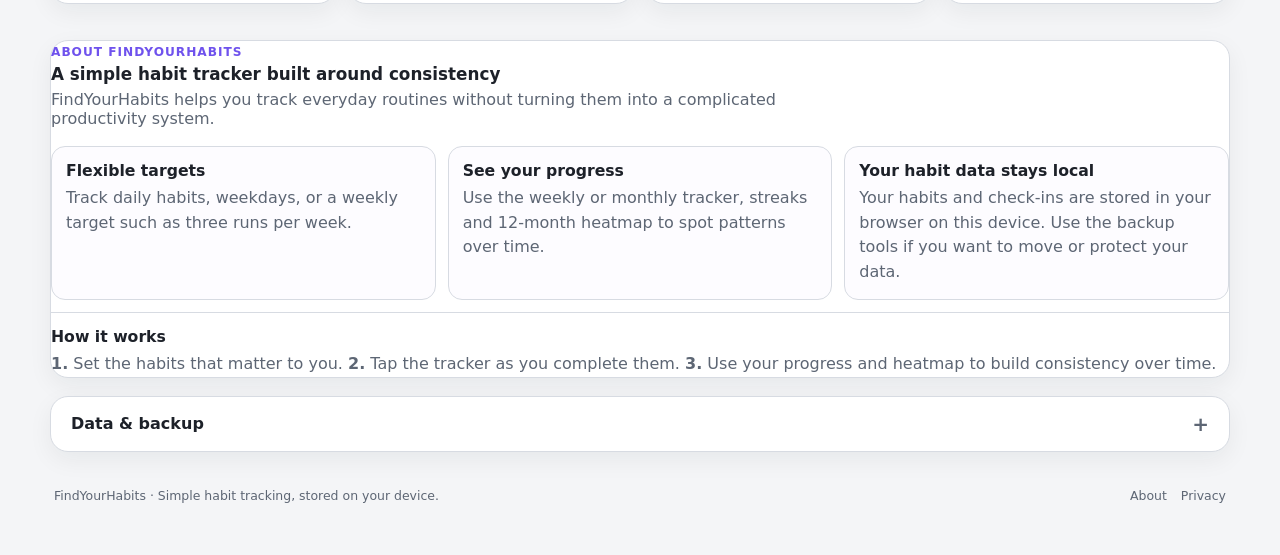
==== commit 7766d2b6: "Add adout privacy and onboarding" ====
--- a/index.html
+++ b/index.html
@@ -31,10 +31,10 @@
   <link rel="icon" type="image/svg+xml" href="icons/favicon.svg" />
   <link rel="icon" type="image/png" sizes="32x32" href="icons/favicon-32.png" />
   <link rel="apple-touch-icon" sizes="180x180" href="icons/apple-touch-icon.png" />
-  <link rel="stylesheet" href="style.css" />
+  <link rel="stylesheet" href="style.css?v=1.9.4" />
 </head>
 <body>
-  <!-- FindYourHabits v1.9.0 -->
+  <!-- FindYourHabits v1.9.4 -->
   <main class="app-shell">
     <section class="panel header-habits-panel top-dashboard-panel">
       <div class="header-panel compact-brand-row">
@@ -84,7 +84,9 @@
         </div>
       </div>
 
-      <div id="starterHint" class="starter-hint" hidden>Starter examples are already set up. Use <strong>Manage habits</strong> to rename them, change targets or add your own.</div>
+      <div id="starterHint" class="starter-hint" hidden>
+        <strong>Start here:</strong> tap a day in the tracker to mark a habit complete. Use <strong>Manage habits</strong> to rename the starter habits, change targets or add your own.
+      </div>
 
       <div id="habitEditorArea" class="habit-editor-area" hidden>
         <div id="habitEditorList" class="habit-editor-list"></div>
@@ -94,6 +96,7 @@
           <input id="habitInput" maxlength="22" placeholder="Add another habit, e.g. Read" />
           <button class="button primary" type="submit">＋ Add habit</button>
         </form>
+        <div id="mobileDoneSlot" class="mobile-done-slot"></div>
         <div id="formMessage" class="form-message" aria-live="polite"></div>
 
         <div id="archivedHabitsArea" class="archived-habits-area" hidden>
@@ -178,6 +181,36 @@
       </article>
     </section>
 
+    <section id="about" class="panel about-panel" aria-labelledby="aboutTitle">
+      <div class="about-heading">
+        <div>
+          <span class="eyebrow">About FindYourHabits</span>
+          <h2 id="aboutTitle">A simple habit tracker built around consistency</h2>
+          <p>FindYourHabits helps you track everyday routines without turning them into a complicated productivity system.</p>
+        </div>
+      </div>
+
+      <div class="about-grid">
+        <article>
+          <h3>Flexible targets</h3>
+          <p>Track daily habits, weekdays, or a weekly target such as three runs per week.</p>
+        </article>
+        <article>
+          <h3>See your progress</h3>
+          <p>Use the weekly or monthly tracker, streaks and 12-month heatmap to spot patterns over time.</p>
+        </article>
+        <article>
+          <h3>Your habit data stays local</h3>
+          <p>Your habits and check-ins are stored in your browser on this device. Use the backup tools if you want to move or protect your data.</p>
+        </article>
+      </div>
+
+      <div class="how-it-works">
+        <h3>How it works</h3>
+        <p><strong>1.</strong> Set the habits that matter to you. <strong>2.</strong> Tap the tracker as you complete them. <strong>3.</strong> Use your progress and heatmap to build consistency over time.</p>
+      </div>
+    </section>
+
     <details class="panel data-panel">
       <summary>Data &amp; backup</summary>
       <div class="data-panel-body">
@@ -209,8 +242,19 @@
         <div id="dataMessage" class="form-message" aria-live="polite"></div>
       </div>
     </details>
+
+    <footer class="site-footer">
+      <p>FindYourHabits · Simple habit tracking, stored on your device.</p>
+      <nav aria-label="Site information">
+        <a href="#about">About</a>
+        <a href="privacy.html">Privacy</a>
+      </nav>
+    </footer>
   </main>
 
-  <script src="script.js"></script>
+  <script src="script.js?v=1.9.4"></script>
+  <!-- Cloudflare Web Analytics -->
+  <script type='module' src='https://static.cloudflareinsights.com/beacon.min.js' data-cf-beacon='{"token": "76a8667458e445cbbbcdd4d15a2771f6"}'></script>
+  <!-- End Cloudflare Web Analytics -->
 </body>
 </html>
--- a/style.css
+++ b/style.css
@@ -1884,3 +1884,189 @@
     min-height: 36px;
   }
 }
+
+
+
+/* v1.9.3 — one mobile Manage/Done control, moved beside Add habit while editing */
+.mobile-done-slot {
+  display: none;
+}
+
+@media (max-width: 640px) {
+  .mobile-done-slot {
+    display: block;
+    margin-top: 8px;
+  }
+
+  .mobile-editor-done-button {
+    width: 100%;
+    min-height: 46px;
+    font-weight: 800;
+  }
+}
+
+
+/* v1.9.4 — About, privacy and first-use polish */
+.about-panel {
+  margin-top: 18px;
+}
+
+.about-heading {
+  display: flex;
+  justify-content: space-between;
+  gap: 20px;
+  align-items: flex-start;
+}
+
+.about-heading h2 {
+  margin: 4px 0 6px;
+}
+
+.about-heading p {
+  margin: 0;
+  color: var(--muted);
+  max-width: 760px;
+}
+
+.eyebrow {
+  display: inline-block;
+  color: var(--accent);
+  font-size: .76rem;
+  font-weight: 800;
+  letter-spacing: .08em;
+  text-transform: uppercase;
+}
+
+.about-grid {
+  display: grid;
+  grid-template-columns: repeat(3, minmax(0, 1fr));
+  gap: 12px;
+  margin-top: 18px;
+}
+
+.about-grid article {
+  padding: 14px;
+  border: 1px solid var(--border);
+  border-radius: 14px;
+  background: color-mix(in srgb, var(--card) 86%, var(--accent-soft));
+}
+
+.about-grid h3,
+.how-it-works h3 {
+  margin: 0 0 6px;
+  font-size: .98rem;
+}
+
+.about-grid p,
+.how-it-works p {
+  margin: 0;
+  color: var(--muted);
+  line-height: 1.55;
+}
+
+.how-it-works {
+  margin-top: 12px;
+  padding-top: 14px;
+  border-top: 1px solid var(--border);
+}
+
+.site-footer {
+  display: flex;
+  justify-content: space-between;
+  align-items: center;
+  gap: 16px;
+  padding: 18px 4px 4px;
+  color: var(--muted);
+  font-size: .78rem;
+}
+
+.site-footer p {
+  margin: 0;
+}
+
+.site-footer nav {
+  display: flex;
+  gap: 14px;
+}
+
+.site-footer a,
+.back-link {
+  color: var(--muted);
+  text-decoration: none;
+}
+
+.site-footer a:hover,
+.back-link:hover {
+  color: var(--accent);
+  text-decoration: underline;
+}
+
+.legal-shell {
+  width: min(760px, calc(100% - 28px));
+  margin: 0 auto;
+  padding: 34px 0 24px;
+}
+
+.back-link {
+  display: inline-block;
+  margin: 0 0 14px;
+  font-weight: 700;
+}
+
+.legal-panel {
+  padding: 26px;
+}
+
+.legal-panel h1 {
+  margin: 5px 0 10px;
+  font-size: clamp(1.8rem, 5vw, 2.5rem);
+}
+
+.legal-intro {
+  margin: 0 0 22px;
+  color: var(--muted);
+  font-size: 1.02rem;
+  line-height: 1.65;
+}
+
+.legal-panel section {
+  padding: 18px 0;
+  border-top: 1px solid var(--border);
+}
+
+.legal-panel section h2 {
+  margin: 0 0 7px;
+  font-size: 1.05rem;
+}
+
+.legal-panel section p {
+  margin: 0;
+  color: var(--muted);
+  line-height: 1.65;
+}
+
+.legal-footer {
+  padding-left: 0;
+  padding-right: 0;
+}
+
+@media (max-width: 720px) {
+  .about-grid {
+    grid-template-columns: 1fr;
+  }
+
+  .site-footer {
+    flex-direction: column;
+    align-items: flex-start;
+    gap: 8px;
+  }
+
+  .legal-shell {
+    width: calc(100% - 16px);
+    padding-top: 18px;
+  }
+
+  .legal-panel {
+    padding: 18px;
+  }
+}
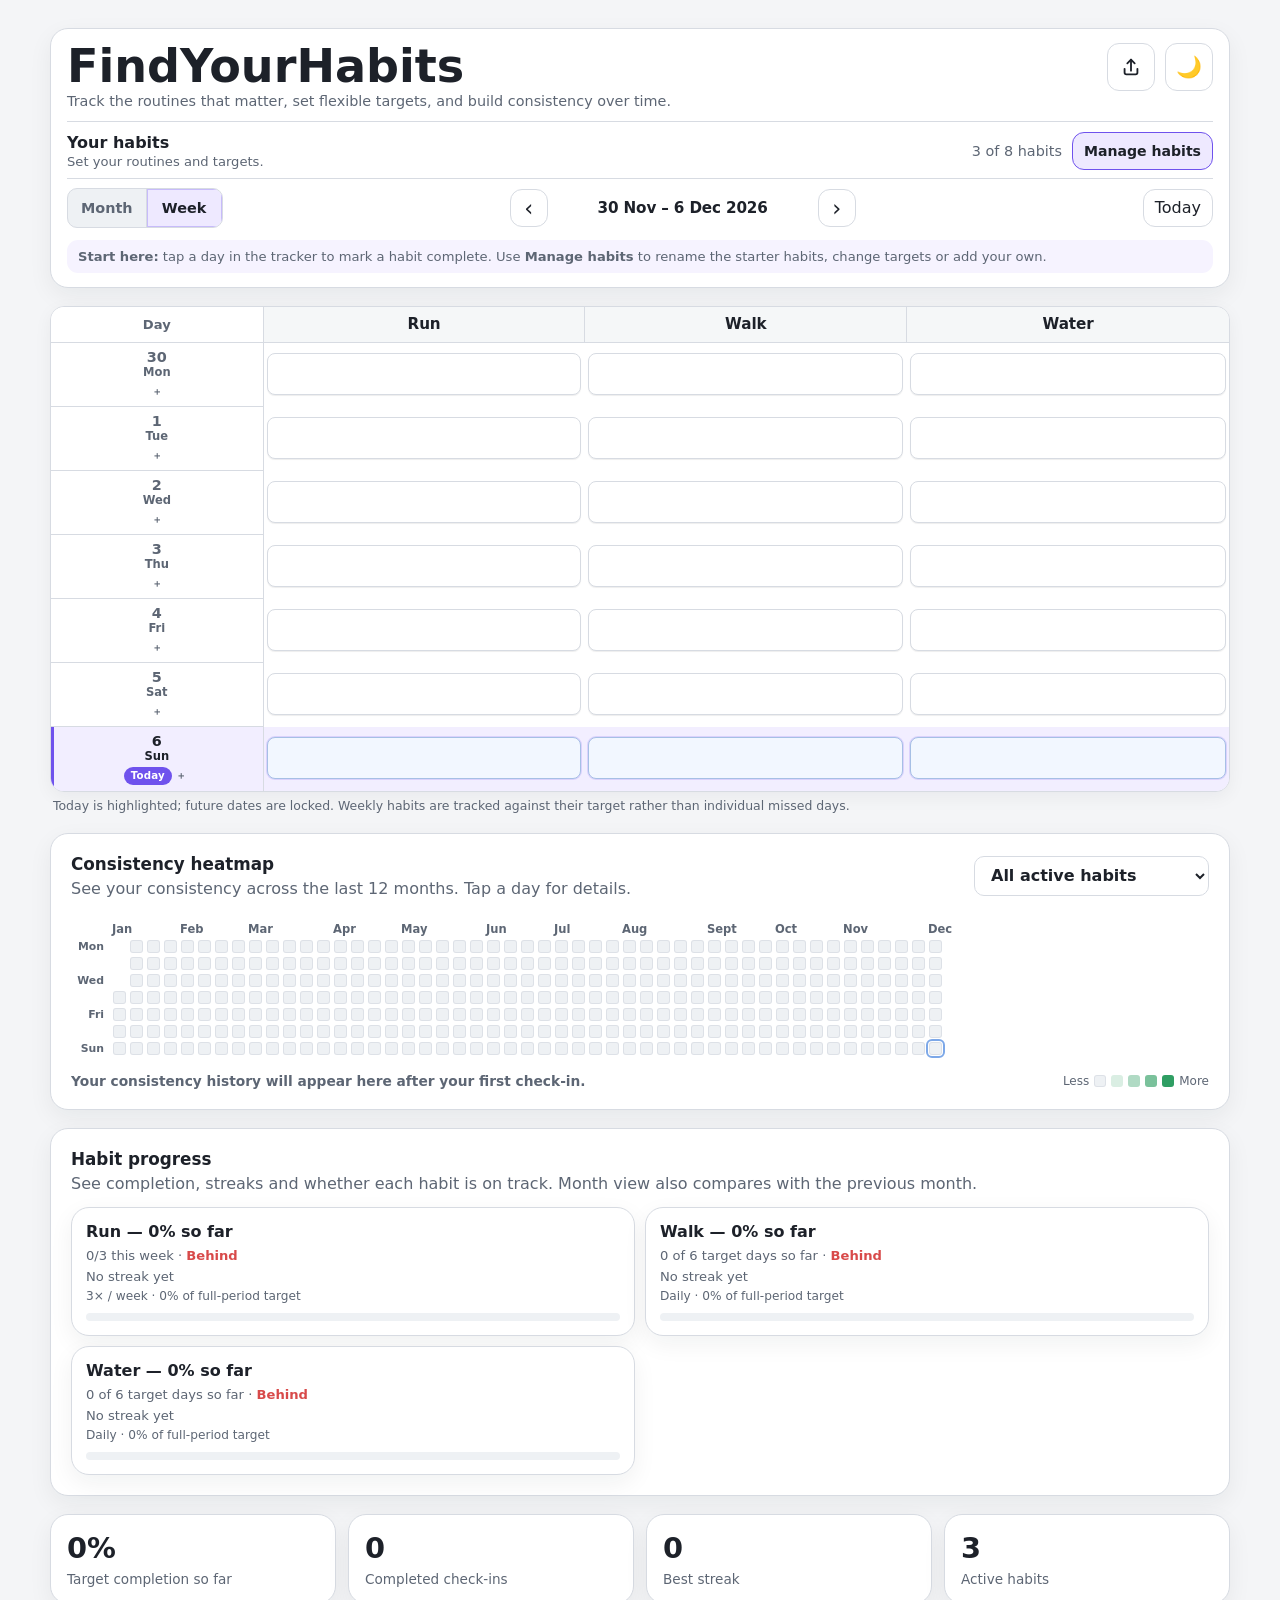
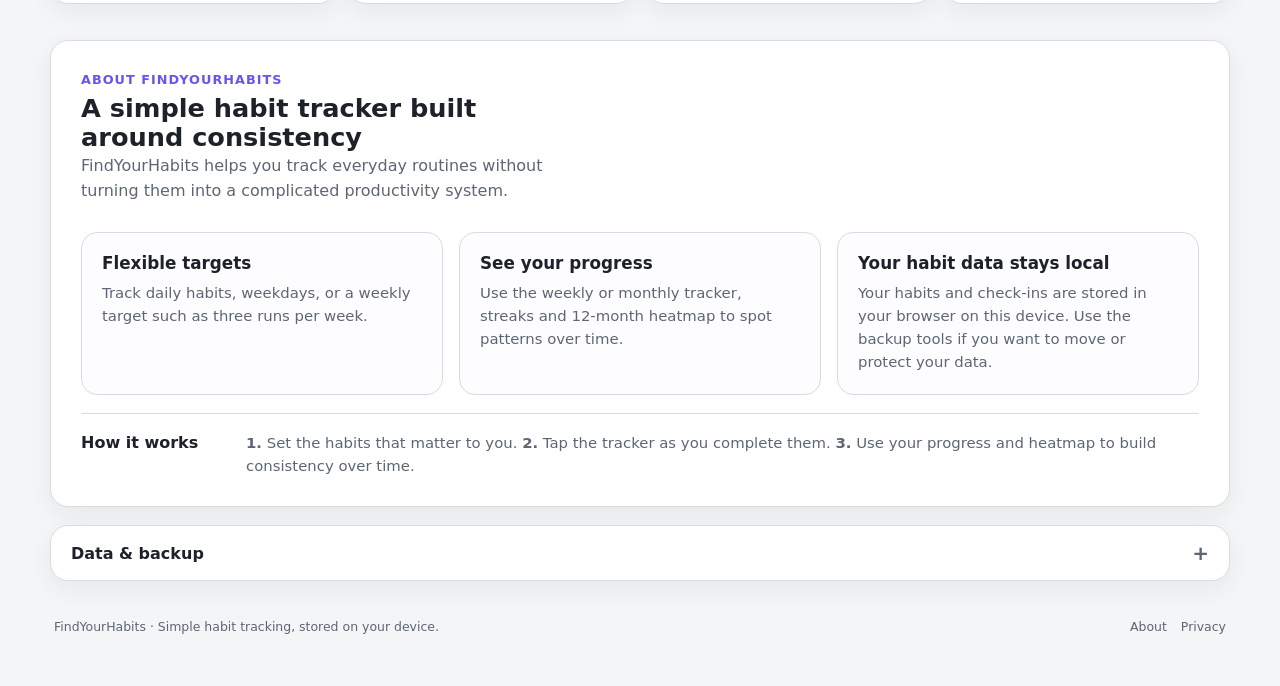
==== commit 34b42b39: "Improve desktop section" ====
--- a/index.html
+++ b/index.html
@@ -31,10 +31,10 @@
   <link rel="icon" type="image/svg+xml" href="icons/favicon.svg" />
   <link rel="icon" type="image/png" sizes="32x32" href="icons/favicon-32.png" />
   <link rel="apple-touch-icon" sizes="180x180" href="icons/apple-touch-icon.png" />
-  <link rel="stylesheet" href="style.css?v=1.9.4" />
+  <link rel="stylesheet" href="style.css?v=1.9.5" />
 </head>
 <body>
-  <!-- FindYourHabits v1.9.4 -->
+  <!-- FindYourHabits v1.9.6 -->
   <main class="app-shell">
     <section class="panel header-habits-panel top-dashboard-panel">
       <div class="header-panel compact-brand-row">
@@ -252,7 +252,7 @@
     </footer>
   </main>
 
-  <script src="script.js?v=1.9.4"></script>
+  <script src="script.js?v=1.9.5"></script>
   <!-- Cloudflare Web Analytics -->
   <script type='module' src='https://static.cloudflareinsights.com/beacon.min.js' data-cf-beacon='{"token": "76a8667458e445cbbbcdd4d15a2771f6"}'></script>
   <!-- End Cloudflare Web Analytics -->
--- a/style.css
+++ b/style.css
@@ -2070,3 +2070,144 @@
     padding: 18px;
   }
 }
+
+
+/* v1.9.5 — compact About section on phones */
+@media (max-width: 720px) {
+  .about-panel {
+    padding: 16px;
+  }
+
+  .about-heading h2 {
+    margin-top: 3px;
+    font-size: 1.08rem;
+    line-height: 1.25;
+  }
+
+  .about-heading p {
+    margin-top: 5px;
+    font-size: .88rem;
+    line-height: 1.45;
+  }
+
+  .about-grid {
+    display: flex;
+    flex-wrap: wrap;
+    gap: 7px;
+    margin-top: 12px;
+  }
+
+  .about-grid article {
+    padding: 7px 10px;
+    border-radius: 999px;
+    background: var(--accent-soft);
+  }
+
+  .about-grid h3 {
+    margin: 0;
+    font-size: .78rem;
+    line-height: 1.2;
+  }
+
+  .about-grid article p {
+    display: none;
+  }
+
+  .how-it-works {
+    margin-top: 11px;
+    padding-top: 10px;
+  }
+
+  .how-it-works h3 {
+    display: none;
+  }
+
+  .how-it-works p {
+    font-size: .82rem;
+    line-height: 1.4;
+  }
+
+  .site-footer {
+    padding-top: 14px;
+  }
+}
+
+
+/* v1.9.6 — stronger desktop About layout, preserving compact mobile version */
+@media (min-width: 721px) {
+  .about-panel {
+    padding: 28px 30px;
+  }
+
+  .about-heading {
+    display: grid;
+    grid-template-columns: minmax(280px, .9fr) minmax(360px, 1.1fr);
+    gap: 38px;
+    align-items: end;
+  }
+
+  .about-heading h2 {
+    margin: 6px 0 0;
+    font-size: clamp(1.45rem, 2vw, 1.9rem);
+    line-height: 1.15;
+    max-width: 520px;
+  }
+
+  .about-heading p {
+    font-size: 1rem;
+    line-height: 1.6;
+    max-width: 620px;
+    padding-bottom: 2px;
+  }
+
+  .eyebrow {
+    font-size: .8rem;
+  }
+
+  .about-grid {
+    gap: 16px;
+    margin-top: 26px;
+  }
+
+  .about-grid article {
+    min-height: 138px;
+    padding: 20px;
+    border-radius: 16px;
+    display: flex;
+    flex-direction: column;
+    justify-content: flex-start;
+  }
+
+  .about-grid h3 {
+    margin-bottom: 9px;
+    font-size: 1.05rem;
+  }
+
+  .about-grid p {
+    font-size: .93rem;
+    line-height: 1.55;
+  }
+
+  .how-it-works {
+    display: grid;
+    grid-template-columns: 145px 1fr;
+    gap: 20px;
+    align-items: start;
+    margin-top: 18px;
+    padding-top: 18px;
+  }
+
+  .how-it-works h3 {
+    margin: 1px 0 0;
+    font-size: 1rem;
+  }
+
+  .how-it-works p {
+    font-size: .93rem;
+    line-height: 1.55;
+  }
+
+  .site-footer {
+    padding-top: 20px;
+  }
+}
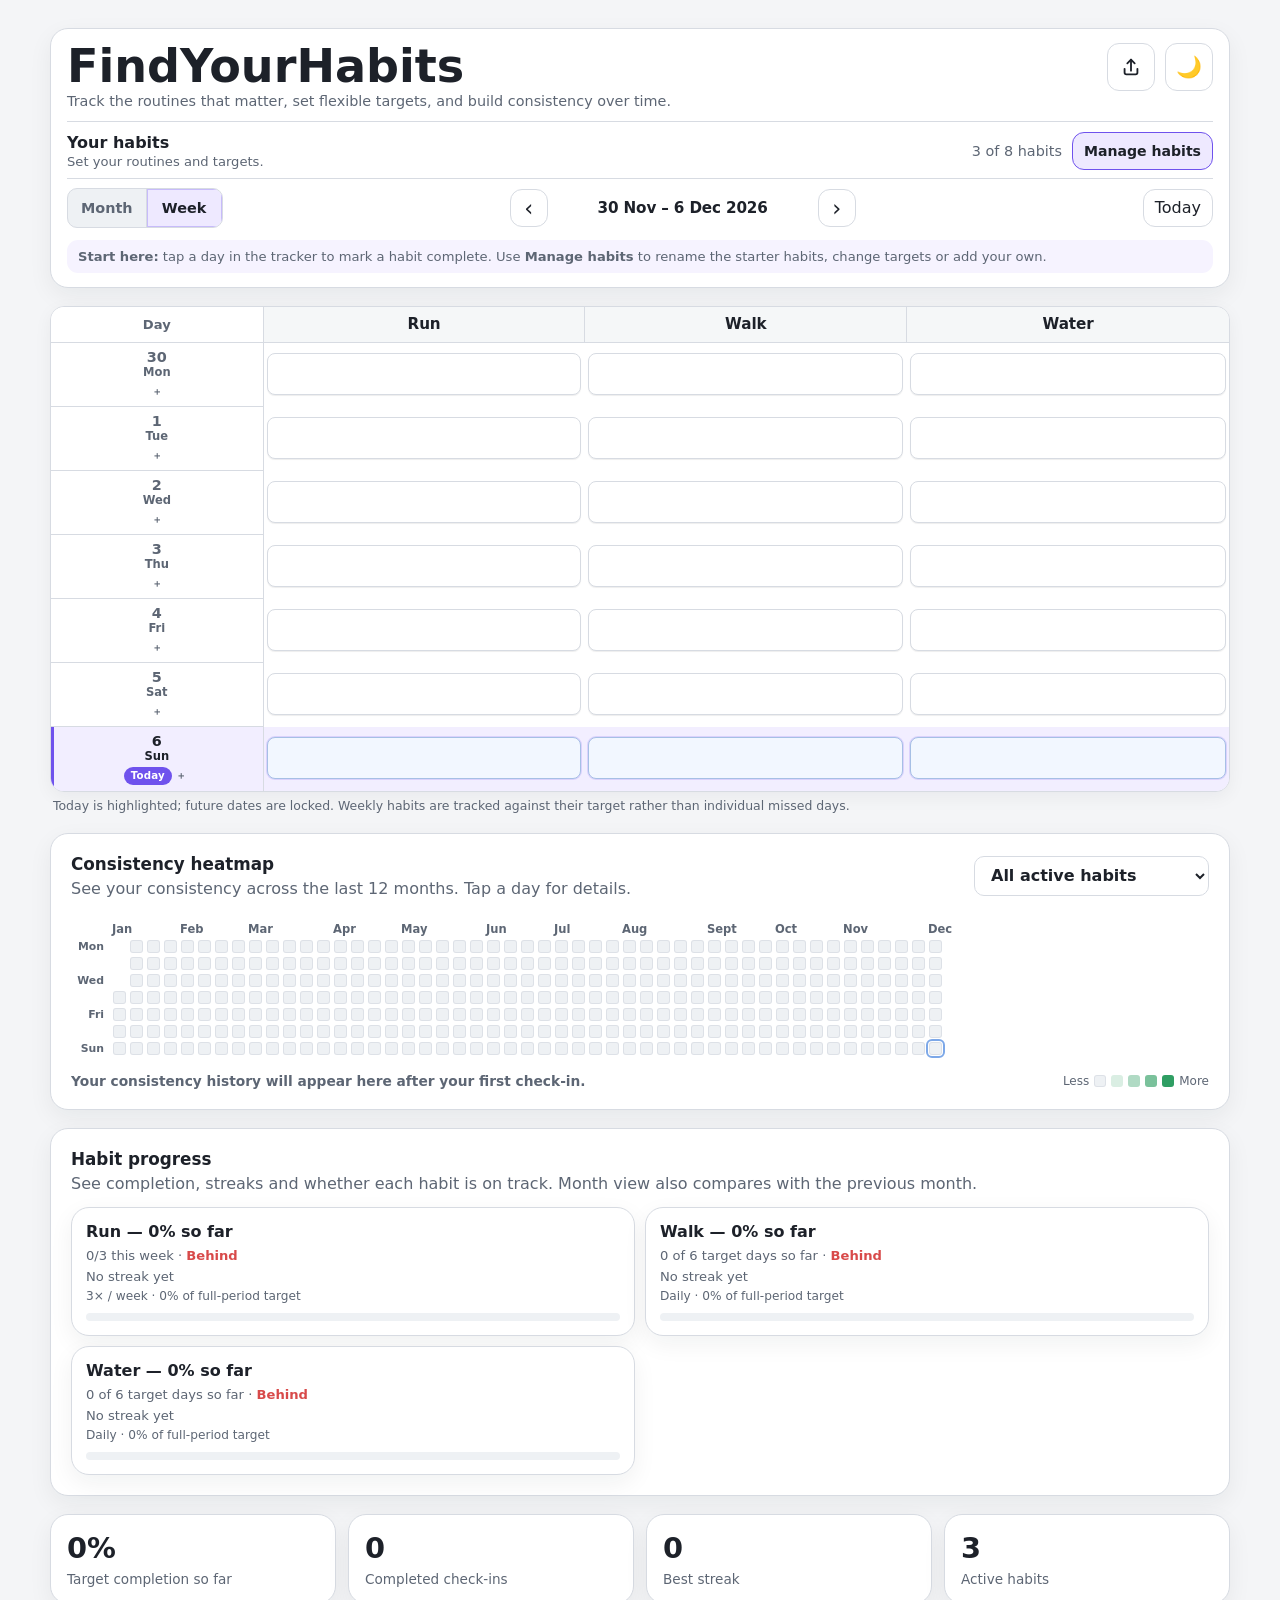
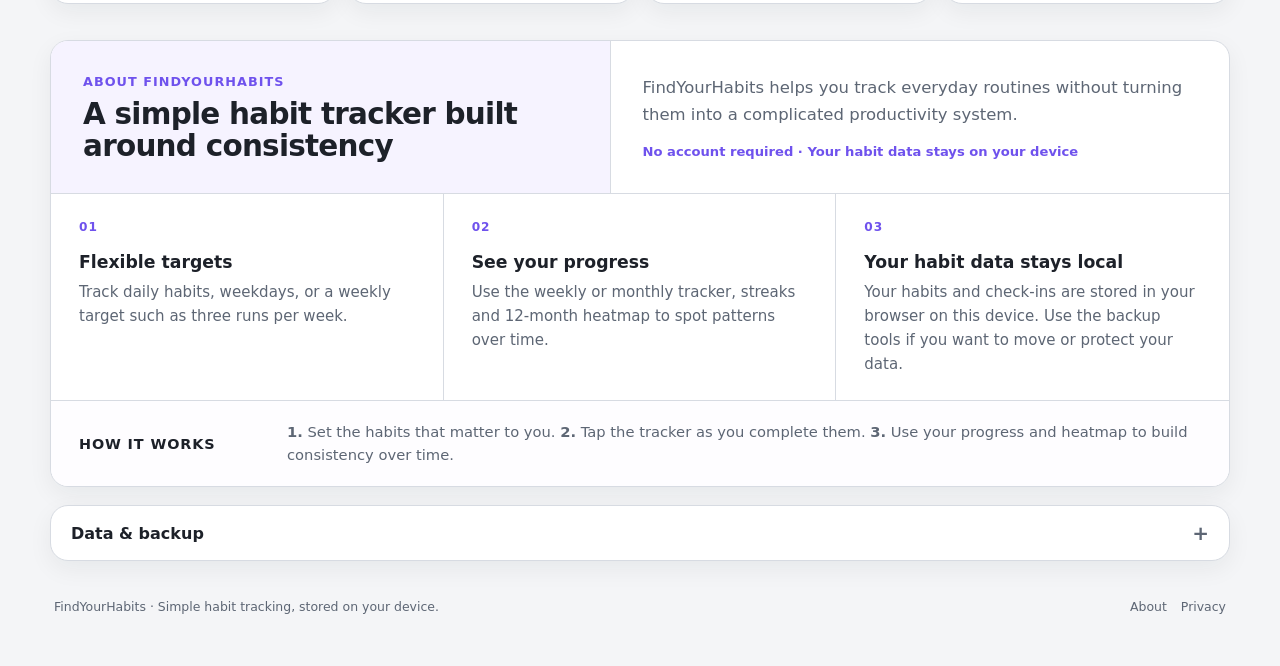
==== commit bd3396b8: "Redesign desktop about section" ====
--- a/index.html
+++ b/index.html
@@ -34,7 +34,7 @@
   <link rel="stylesheet" href="style.css?v=1.9.5" />
 </head>
 <body>
-  <!-- FindYourHabits v1.9.6 -->
+  <!-- FindYourHabits v1.9.7 -->
   <main class="app-shell">
     <section class="panel header-habits-panel top-dashboard-panel">
       <div class="header-panel compact-brand-row">
@@ -183,23 +183,29 @@
 
     <section id="about" class="panel about-panel" aria-labelledby="aboutTitle">
       <div class="about-heading">
-        <div>
+        <div class="about-title-block">
           <span class="eyebrow">About FindYourHabits</span>
           <h2 id="aboutTitle">A simple habit tracker built around consistency</h2>
+        </div>
+        <div class="about-intro-block">
           <p>FindYourHabits helps you track everyday routines without turning them into a complicated productivity system.</p>
+          <span class="about-note">No account required · Your habit data stays on your device</span>
         </div>
       </div>
 
       <div class="about-grid">
         <article>
+          <span class="feature-number">01</span>
           <h3>Flexible targets</h3>
           <p>Track daily habits, weekdays, or a weekly target such as three runs per week.</p>
         </article>
         <article>
+          <span class="feature-number">02</span>
           <h3>See your progress</h3>
           <p>Use the weekly or monthly tracker, streaks and 12-month heatmap to spot patterns over time.</p>
         </article>
         <article>
+          <span class="feature-number">03</span>
           <h3>Your habit data stays local</h3>
           <p>Your habits and check-ins are stored in your browser on this device. Use the backup tools if you want to move or protect your data.</p>
         </article>
--- a/style.css
+++ b/style.css
@@ -2211,3 +2211,144 @@
     padding-top: 20px;
   }
 }
+
+
+/* v1.9.7 — actual desktop redesign of About section */
+.feature-number,
+.about-note {
+  display: none;
+}
+
+@media (min-width: 721px) {
+  .about-panel {
+    padding: 0;
+    overflow: hidden;
+  }
+
+  .about-heading {
+    display: grid;
+    grid-template-columns: minmax(0, 0.95fr) minmax(0, 1.05fr);
+    gap: 0;
+    align-items: stretch;
+    border-bottom: 1px solid var(--border);
+  }
+
+  .about-title-block,
+  .about-intro-block {
+    padding: 30px 32px;
+  }
+
+  .about-title-block {
+    background: color-mix(in srgb, var(--accent-soft) 54%, var(--card));
+    border-right: 1px solid var(--border);
+  }
+
+  .about-title-block h2 {
+    margin: 8px 0 0;
+    max-width: 520px;
+    font-size: clamp(1.65rem, 2.3vw, 2.15rem);
+    line-height: 1.1;
+    letter-spacing: -0.025em;
+  }
+
+  .about-intro-block {
+    display: flex;
+    flex-direction: column;
+    justify-content: center;
+  }
+
+  .about-intro-block p {
+    margin: 0;
+    max-width: 650px;
+    color: var(--muted);
+    font-size: 1.03rem;
+    line-height: 1.65;
+  }
+
+  .about-note {
+    display: inline-block;
+    margin-top: 14px;
+    color: var(--accent);
+    font-size: .82rem;
+    font-weight: 750;
+  }
+
+  .about-grid {
+    display: grid;
+    grid-template-columns: repeat(3, minmax(0, 1fr));
+    gap: 0;
+    margin: 0;
+  }
+
+  .about-grid article {
+    min-height: 168px;
+    padding: 26px 28px 24px;
+    border: 0;
+    border-right: 1px solid var(--border);
+    border-radius: 0;
+    background: transparent;
+  }
+
+  .about-grid article:last-child {
+    border-right: 0;
+  }
+
+  .feature-number {
+    display: block;
+    margin-bottom: 18px;
+    color: var(--accent);
+    font-size: .76rem;
+    font-weight: 850;
+    letter-spacing: .08em;
+  }
+
+  .about-grid h3 {
+    margin: 0 0 8px;
+    font-size: 1.08rem;
+  }
+
+  .about-grid p {
+    margin: 0;
+    max-width: 430px;
+    color: var(--muted);
+    font-size: .94rem;
+    line-height: 1.6;
+  }
+
+  .how-it-works {
+    display: grid;
+    grid-template-columns: 180px 1fr;
+    gap: 28px;
+    align-items: center;
+    margin: 0;
+    padding: 20px 28px;
+    border-top: 1px solid var(--border);
+    background: color-mix(in srgb, var(--card) 92%, var(--accent-soft));
+  }
+
+  .how-it-works h3 {
+    margin: 0;
+    font-size: .9rem;
+    text-transform: uppercase;
+    letter-spacing: .06em;
+  }
+
+  .how-it-works p {
+    margin: 0;
+    font-size: .92rem;
+    line-height: 1.55;
+  }
+}
+
+/* Keep the compact phone presentation from v1.9.5 */
+@media (max-width: 720px) {
+  .about-title-block,
+  .about-intro-block {
+    padding: 0;
+  }
+
+  .about-note,
+  .feature-number {
+    display: none;
+  }
+}
